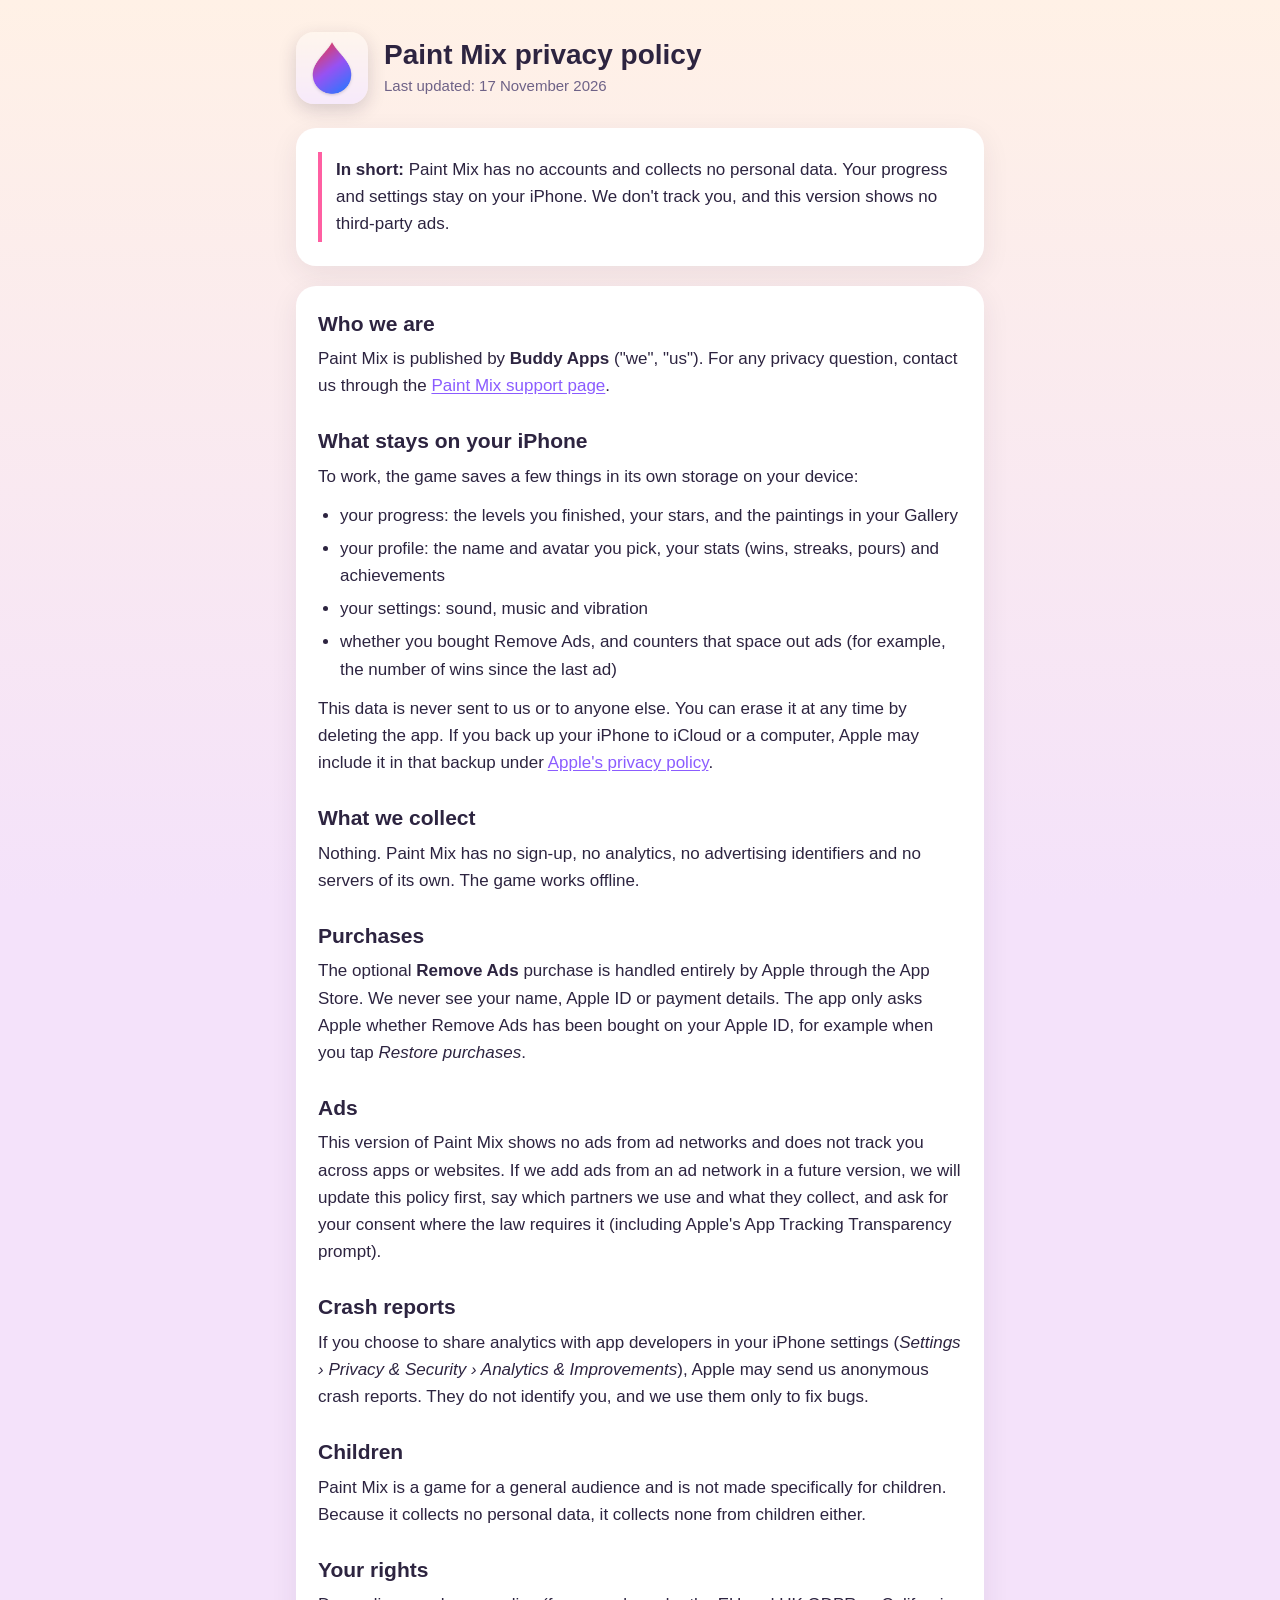
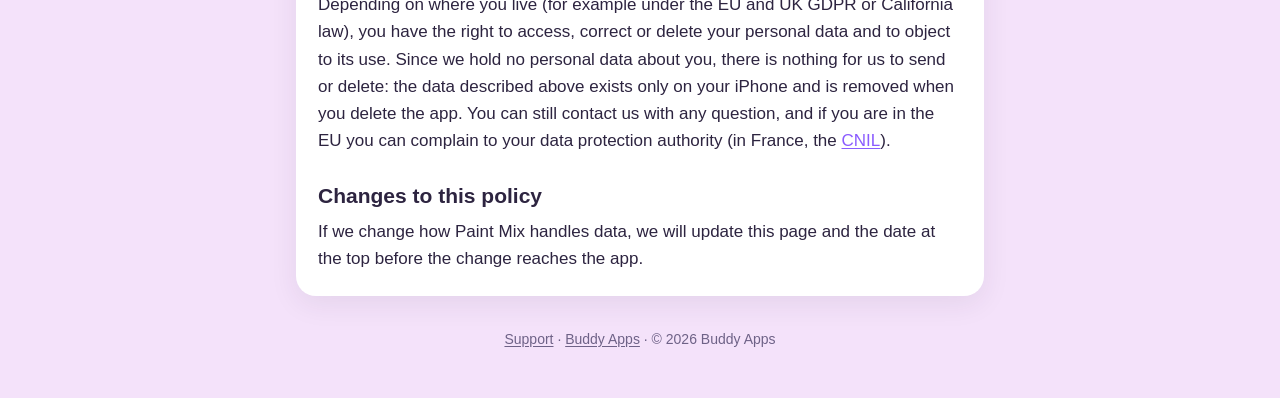
==== paint-mix/privacy/index.html @ f1ee9f76 "Add Buddy Apps home, Paint Mix privacy policy and support page" ====
<!doctype html>
<html lang="en">
<head>
  <meta charset="utf-8">
  <meta name="viewport" content="width=device-width, initial-scale=1">
  <title>Paint Mix Privacy</title>
  <meta name="description" content="Privacy policy for Paint Mix, a color-mixing puzzle game for iPhone by Buddy Apps.">
  <link rel="stylesheet" href="../../style.css">
</head>
<body>
<main>
  <header class="app">
    <img src="../icon.png" alt="Paint Mix icon">
    <div>
      <h1>Paint Mix privacy policy</h1>
      <p>Last updated: 17 November 2026</p>
    </div>
  </header>

  <section class="card">
    <p class="summary"><strong>In short:</strong> Paint Mix has no accounts and collects no personal data. Your progress
      and settings stay on your iPhone. We don't track you, and this version shows no third-party ads.</p>
  </section>

  <section class="card">
    <h2>Who we are</h2>
    <p>Paint Mix is published by <strong>Buddy Apps</strong> ("we", "us"). For any privacy question, contact us through the
      <a href="../support/">Paint Mix support page</a>.</p>

    <h2>What stays on your iPhone</h2>
    <p>To work, the game saves a few things in its own storage on your device:</p>
    <ul>
      <li>your progress: the levels you finished, your stars, and the paintings in your Gallery</li>
      <li>your profile: the name and avatar you pick, your stats (wins, streaks, pours) and achievements</li>
      <li>your settings: sound, music and vibration</li>
      <li>whether you bought Remove Ads, and counters that space out ads (for example, the number of wins since the last ad)</li>
    </ul>
    <p>This data is never sent to us or to anyone else. You can erase it at any time by deleting the app. If you back up your
      iPhone to iCloud or a computer, Apple may include it in that backup under
      <a href="https://www.apple.com/legal/privacy/">Apple's privacy policy</a>.</p>

    <h2>What we collect</h2>
    <p>Nothing. Paint Mix has no sign-up, no analytics, no advertising identifiers and no servers of its own. The game
      works offline.</p>

    <h2>Purchases</h2>
    <p>The optional <strong>Remove Ads</strong> purchase is handled entirely by Apple through the App Store. We never see
      your name, Apple ID or payment details. The app only asks Apple whether Remove Ads has been bought on your Apple ID,
      for example when you tap <em>Restore purchases</em>.</p>

    <h2>Ads</h2>
    <p>This version of Paint Mix shows no ads from ad networks and does not track you across apps or websites. If we add
      ads from an ad network in a future version, we will update this policy first, say which partners we use and what
      they collect, and ask for your consent where the law requires it (including Apple's App Tracking Transparency prompt).</p>

    <h2>Crash reports</h2>
    <p>If you choose to share analytics with app developers in your iPhone settings (<em>Settings › Privacy &amp; Security ›
      Analytics &amp; Improvements</em>), Apple may send us anonymous crash reports. They do not identify you, and we use
      them only to fix bugs.</p>

    <h2>Children</h2>
    <p>Paint Mix is a game for a general audience and is not made specifically for children. Because it collects no
      personal data, it collects none from children either.</p>

    <h2>Your rights</h2>
    <p>Depending on where you live (for example under the EU and UK GDPR or California law), you have the right to
      access, correct or delete your personal data and to object to its use. Since we hold no personal data about you,
      there is nothing for us to send or delete: the data described above exists only on your iPhone and is removed when
      you delete the app. You can still contact us with any question, and if you are in the EU you can complain to your
      data protection authority (in France, the <a href="https://www.cnil.fr/">CNIL</a>).</p>

    <h2>Changes to this policy</h2>
    <p>If we change how Paint Mix handles data, we will update this page and the date at the top before the change
      reaches the app.</p>
  </section>

  <footer><a href="../support/">Support</a> · <a href="../../">Buddy Apps</a> · © 2026 Buddy Apps</footer>
</main>
</body>
</html>
---- style.css ----
:root {
  --bg-top: #FFF1E6;
  --bg-bottom: #F4E2FA;
  --card: #FFFFFF;
  --ink: #2D2440;
  --ink-soft: #6E6287;
  --line: #E9DDF2;
  --accent: #8B5CFF;
  --accent-2: #FF5FA2;
}
@media (prefers-color-scheme: dark) {
  :root {
    --bg-top: #1E1830;
    --bg-bottom: #2A1F3D;
    --card: #2F2645;
    --ink: #F4EEF8;
    --ink-soft: #BFB3D6;
    --line: #43385C;
    --accent: #B39BFF;
    --accent-2: #FF8CBC;
  }
}

* { box-sizing: border-box; }
html { -webkit-text-size-adjust: 100%; }
body {
  margin: 0;
  min-height: 100vh;
  background: linear-gradient(var(--bg-top), var(--bg-bottom)) fixed;
  background-color: var(--bg-bottom);
  color: var(--ink);
  font: 17px/1.6 -apple-system, BlinkMacSystemFont, "Avenir Next", "Segoe UI", Roboto, sans-serif;
}
main { max-width: 720px; margin: 0 auto; padding: 32px 16px 48px; }

header.app { display: flex; align-items: center; gap: 16px; margin-bottom: 24px; }
header.app img { width: 72px; height: 72px; border-radius: 18px; box-shadow: 0 6px 18px rgba(45, 36, 64, 0.18); }
header.app h1 { margin: 0; font-size: 28px; line-height: 1.2; }
header.app p { margin: 2px 0 0; color: var(--ink-soft); font-size: 15px; }

.card {
  background: var(--card);
  border-radius: 20px;
  padding: 24px 22px;
  box-shadow: 0 8px 28px rgba(45, 36, 64, 0.08);
  margin-bottom: 20px;
}
.card > :first-child { margin-top: 0; }
.card > :last-child { margin-bottom: 0; }

h2 { font-size: 21px; margin: 28px 0 8px; line-height: 1.3; }
h3 { font-size: 17px; margin: 22px 0 4px; }
p, ul { margin: 0 0 12px; }
ul { padding-left: 22px; }
li { margin-bottom: 6px; }
a { color: var(--accent); text-underline-offset: 2px; }
.muted { color: var(--ink-soft); font-size: 15px; }

.summary {
  border-left: 4px solid var(--accent-2);
  padding: 4px 0 4px 14px;
  margin: 0 0 8px;
}

nav.links { display: flex; flex-wrap: wrap; gap: 10px; margin-top: 8px; }
nav.links a {
  display: inline-block;
  padding: 10px 18px;
  border-radius: 999px;
  background: linear-gradient(90deg, var(--accent), var(--accent-2));
  color: #fff;
  font-weight: 600;
  text-decoration: none;
}

footer { text-align: center; color: var(--ink-soft); font-size: 14px; margin-top: 32px; }
footer a { color: var(--ink-soft); }
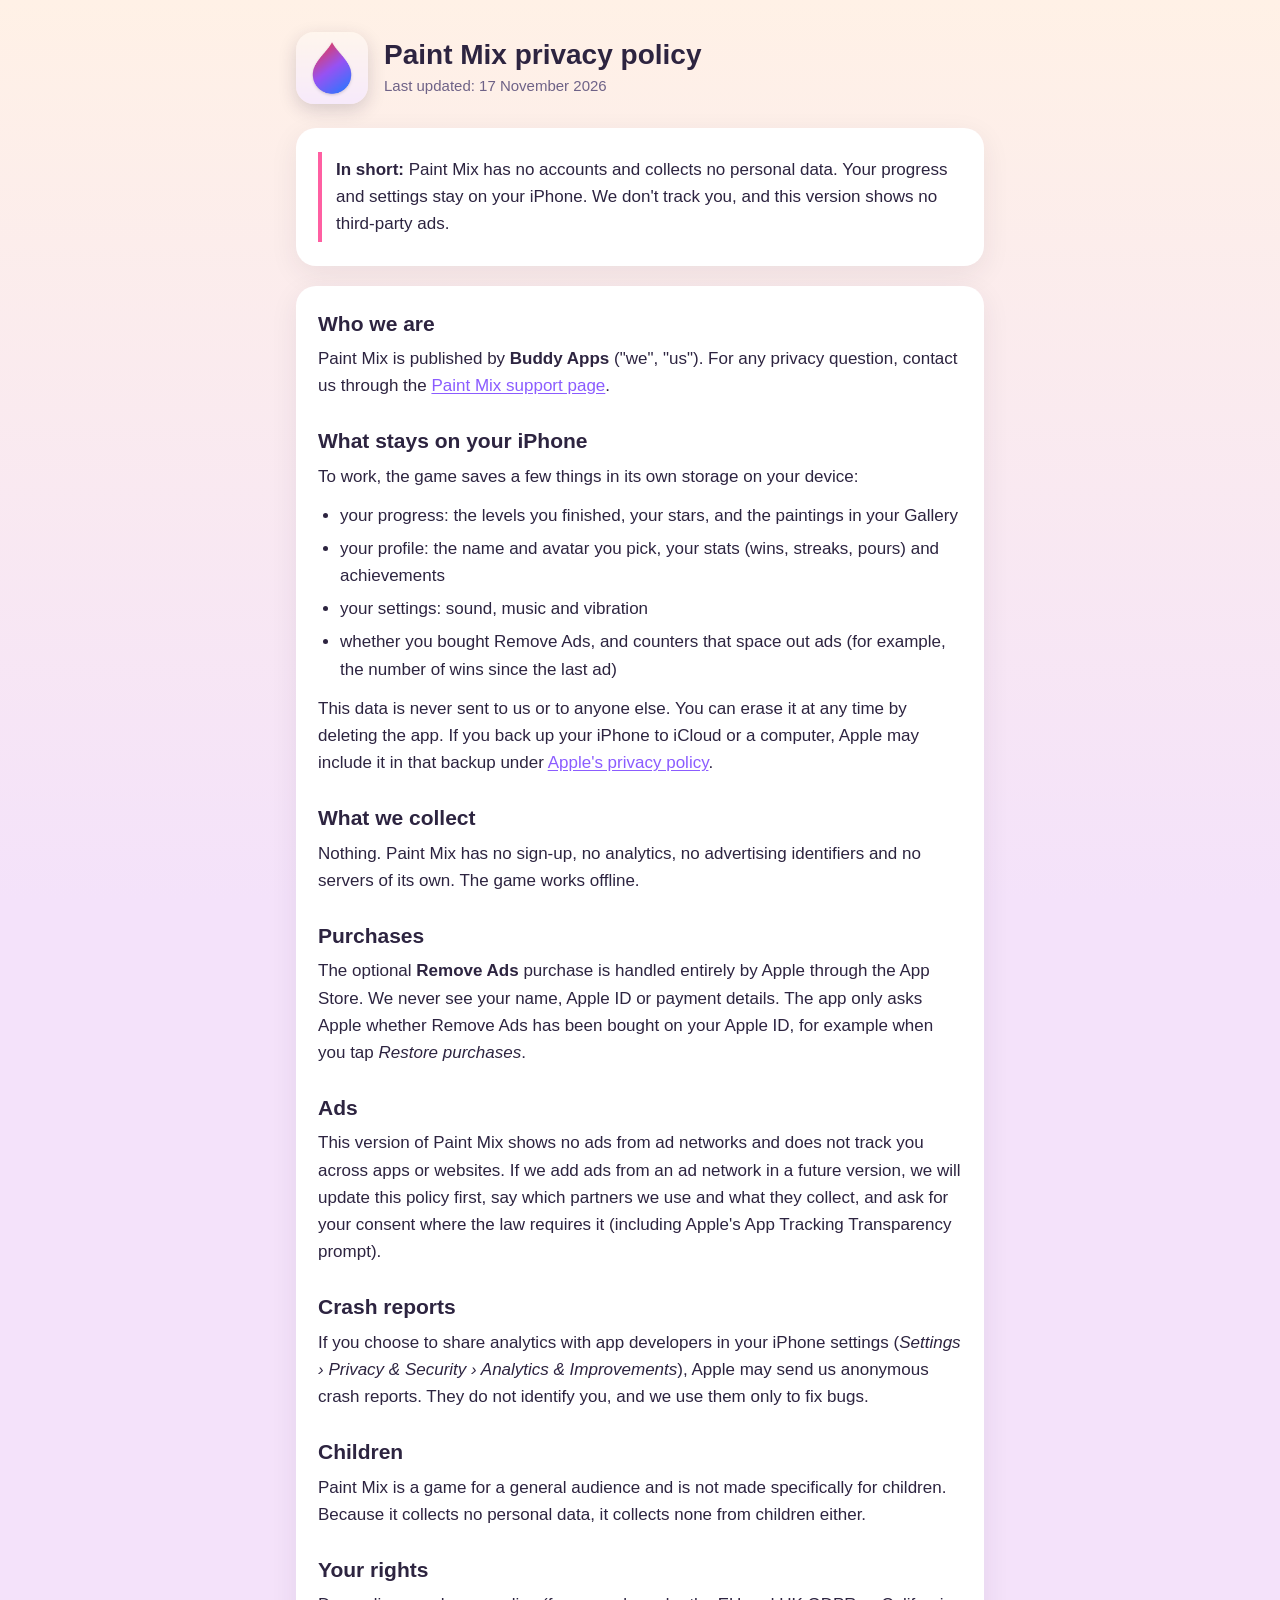
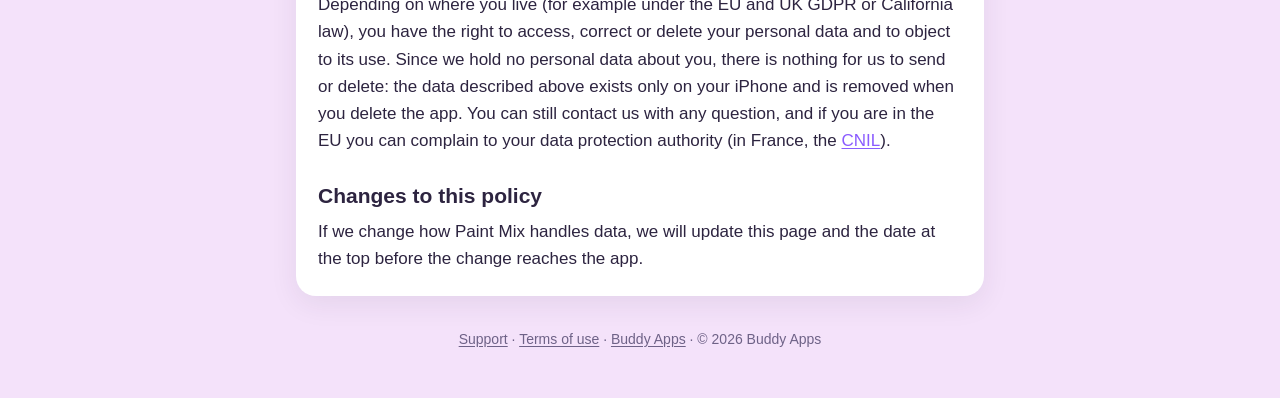
==== commit 92fead18: "Add Paint Mix terms of use" ====
--- a/paint-mix/privacy/index.html
+++ b/paint-mix/privacy/index.html
@@ -74,7 +74,7 @@
       reaches the app.</p>
   </section>
 
-  <footer><a href="../support/">Support</a> · <a href="../../">Buddy Apps</a> · © 2026 Buddy Apps</footer>
+  <footer><a href="../support/">Support</a> · <a href="../terms/">Terms of use</a> · <a href="../../">Buddy Apps</a> · © 2026 Buddy Apps</footer>
 </main>
 </body>
 </html>
